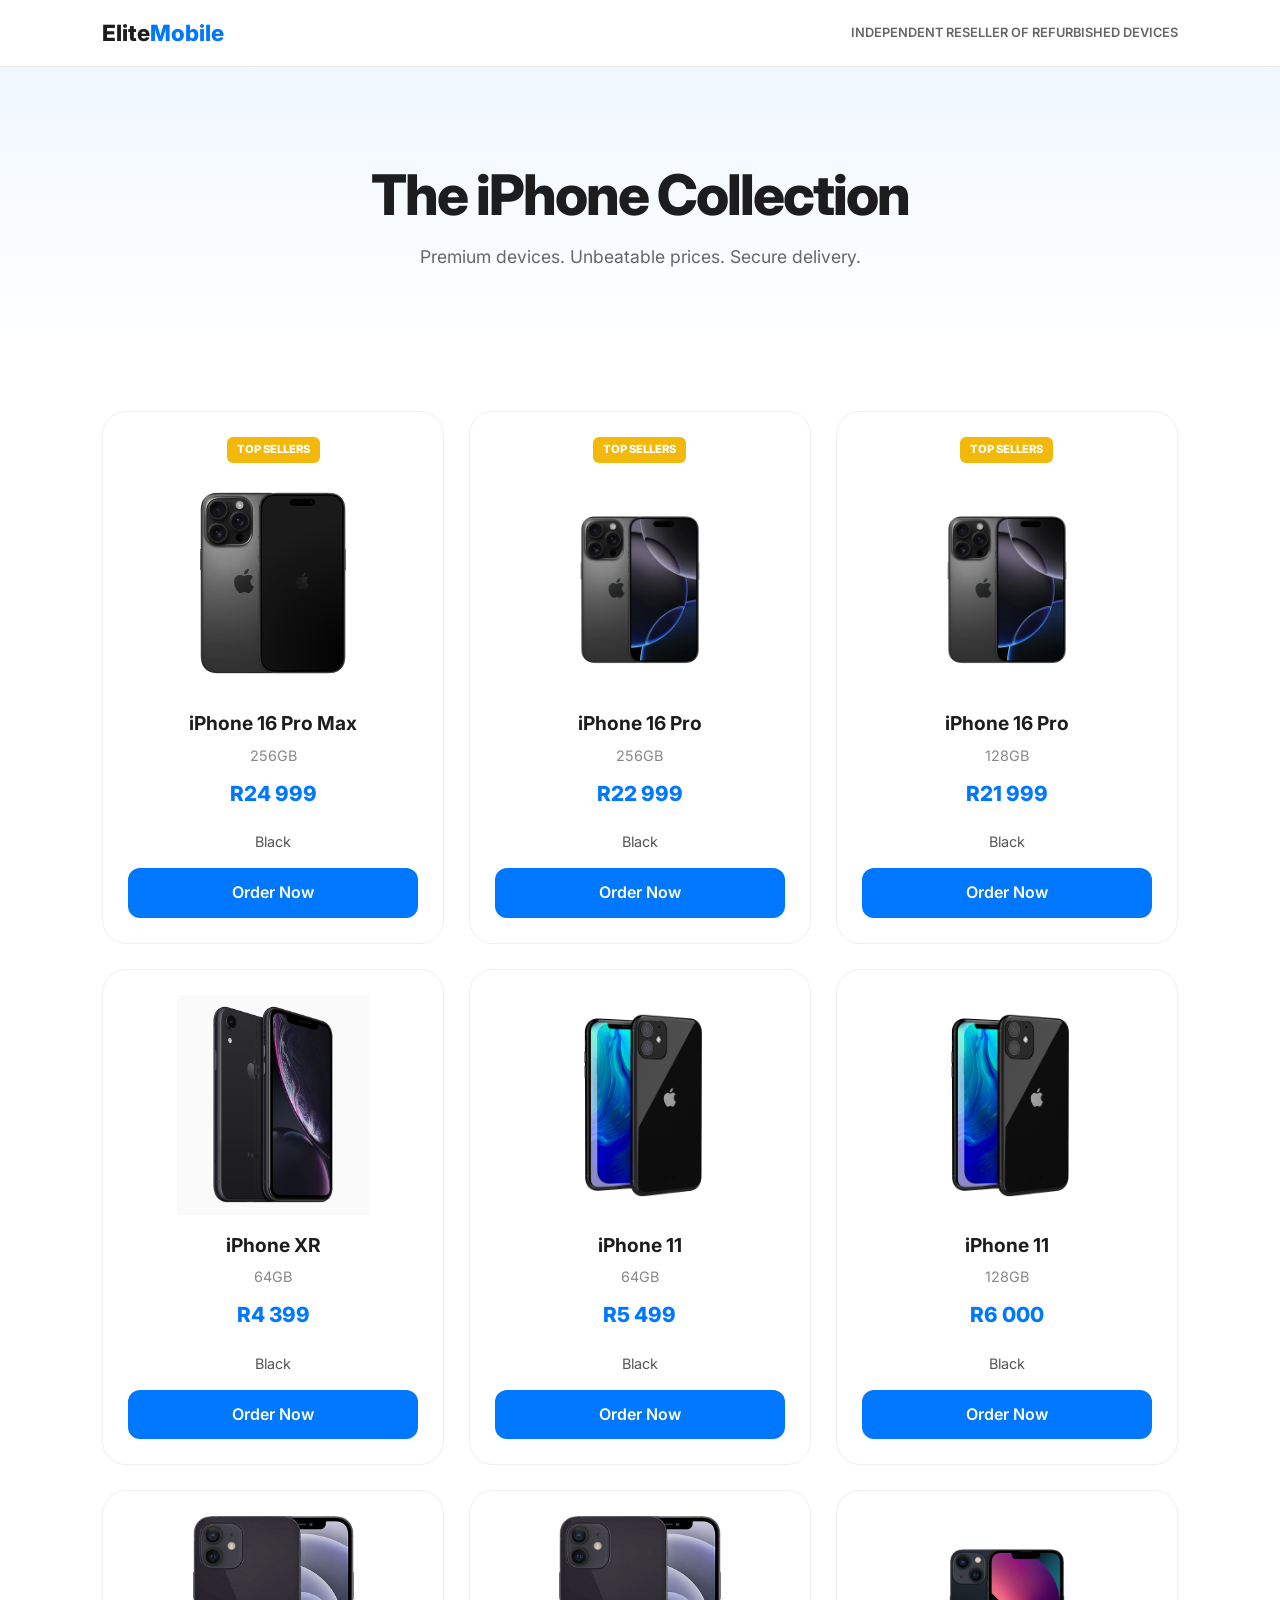
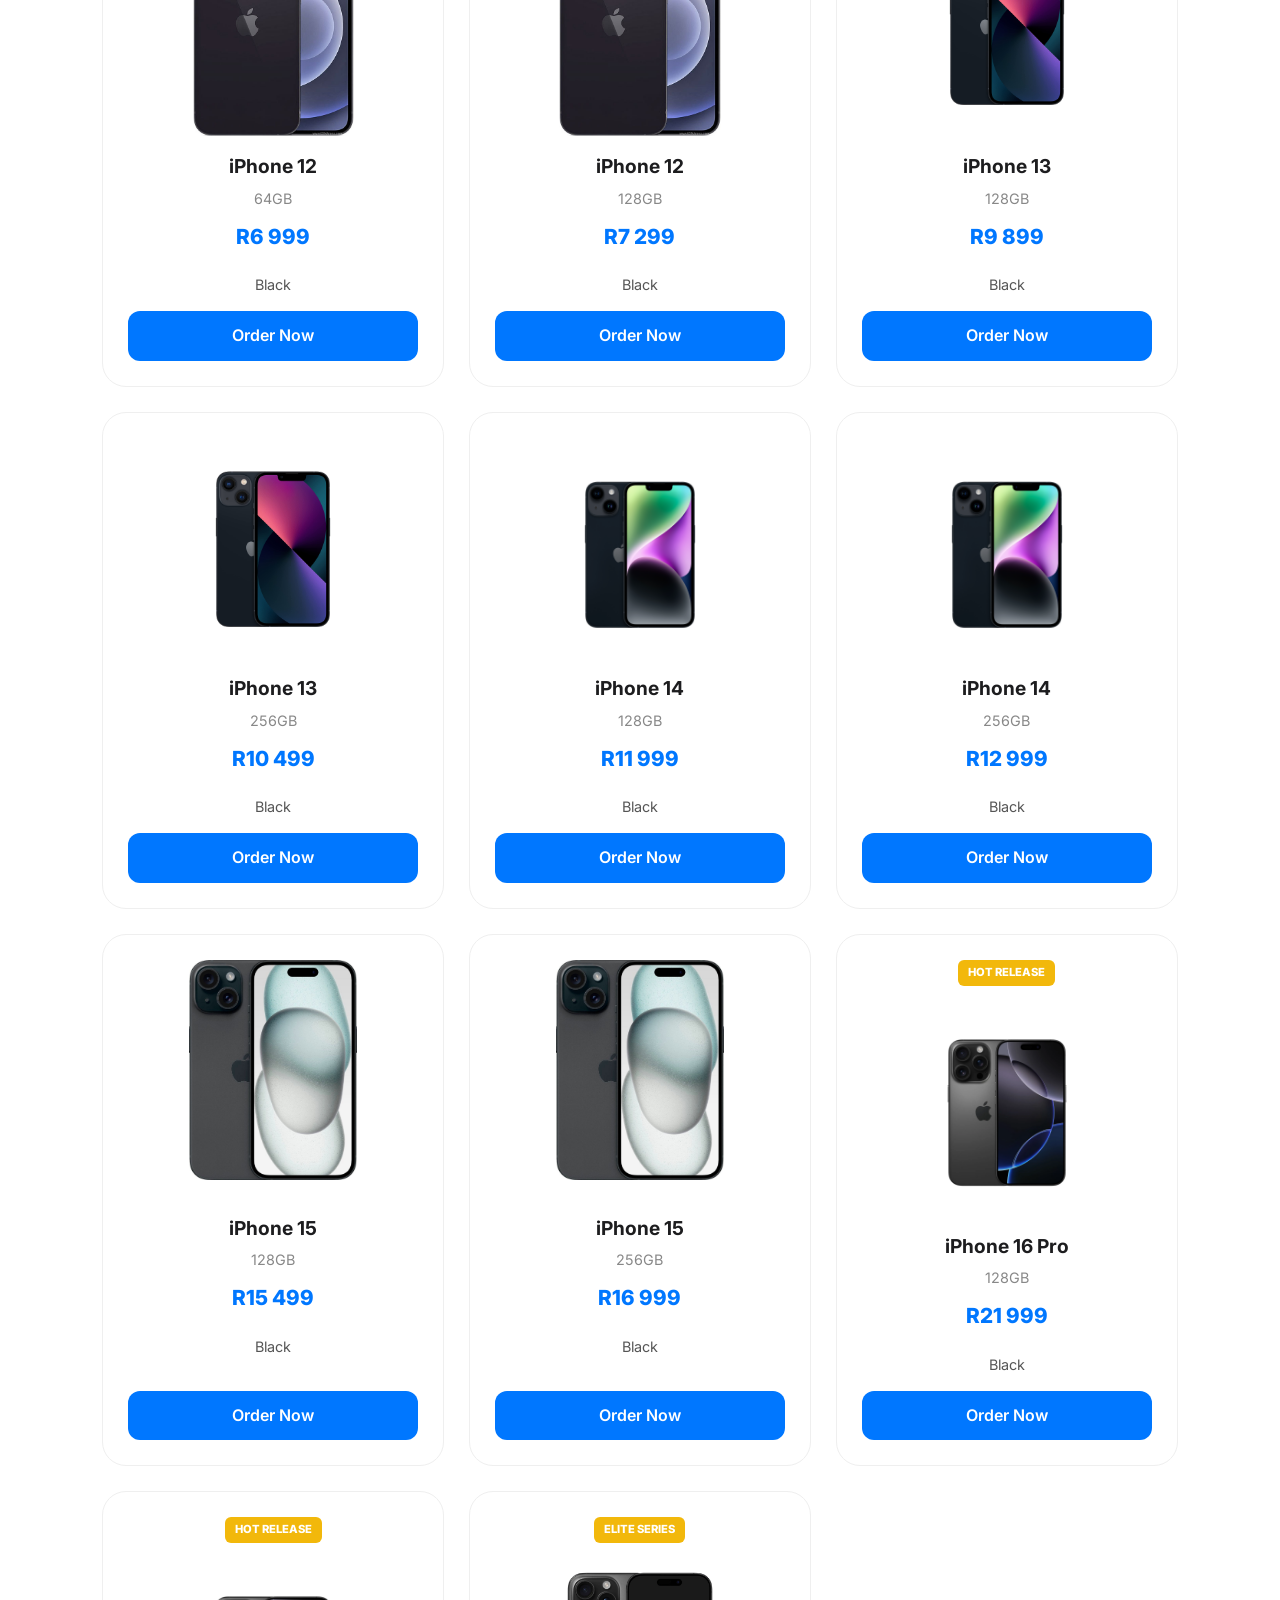
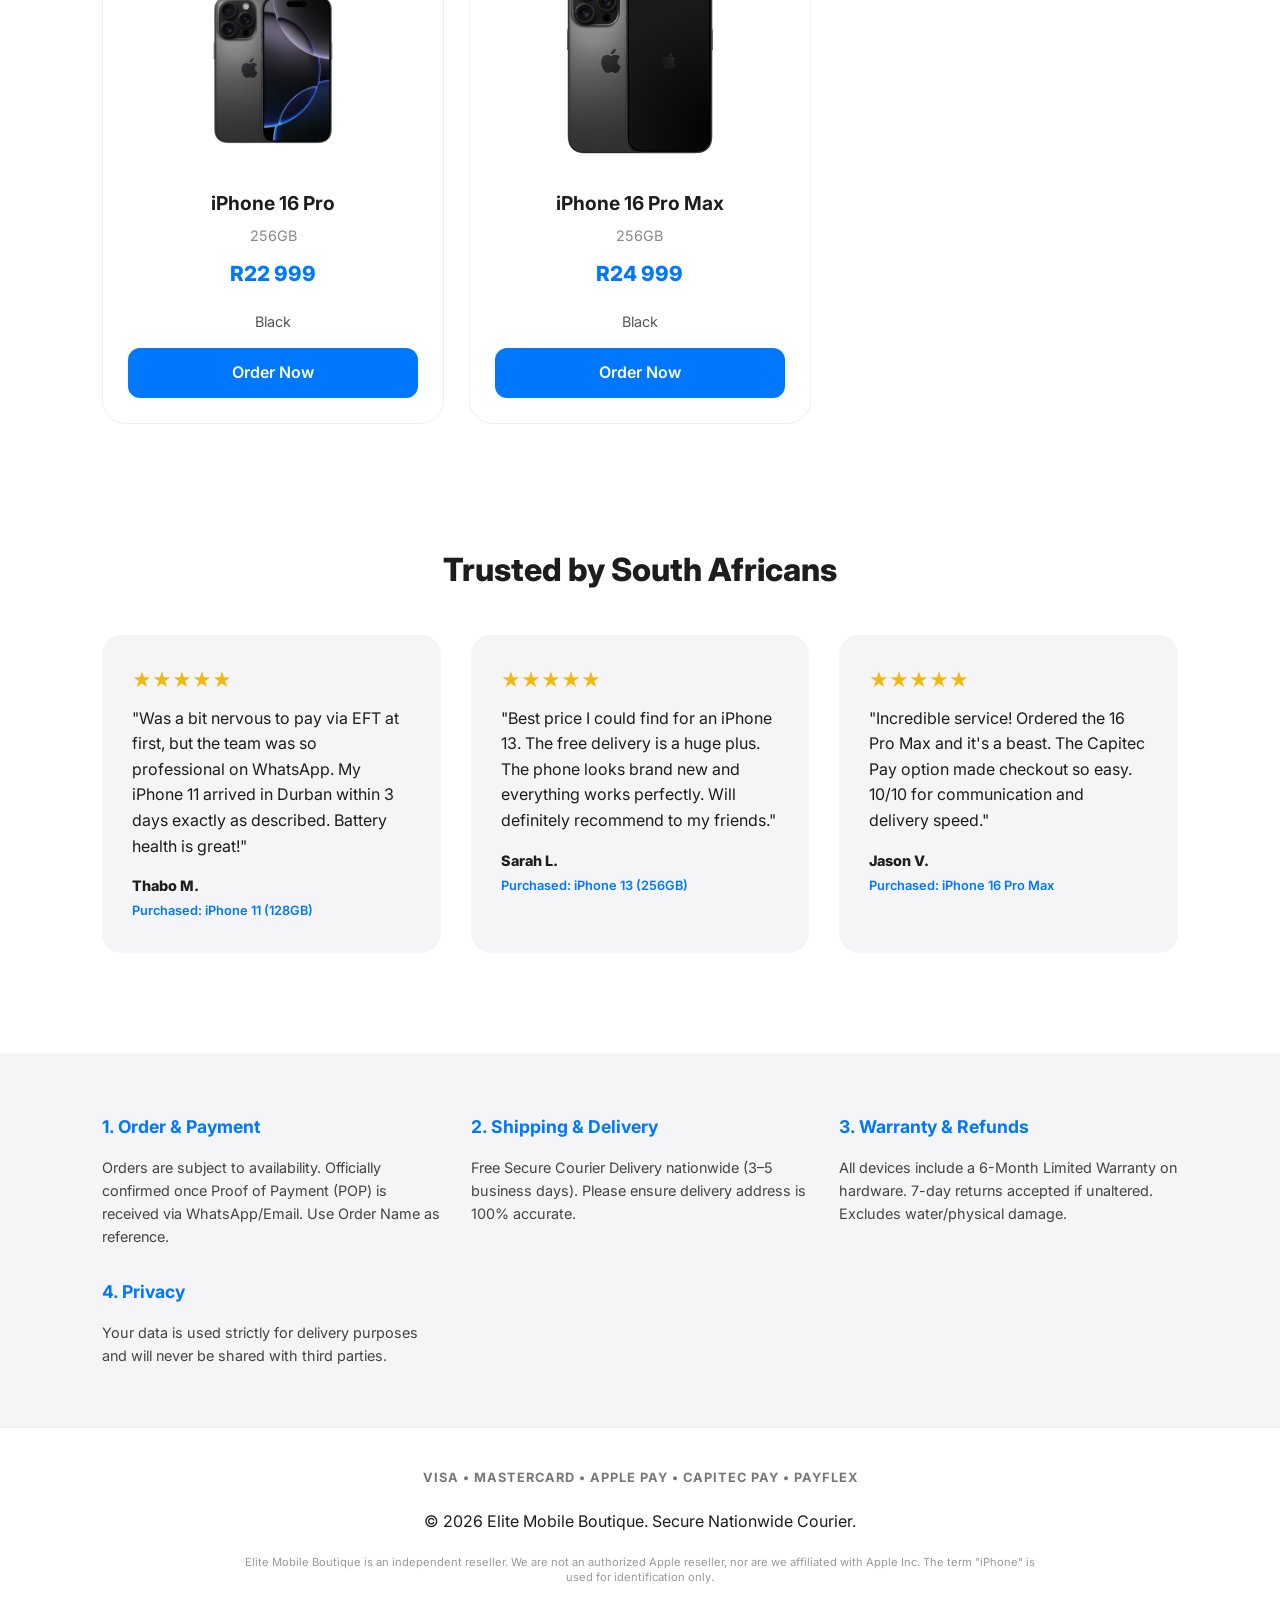
==== index.html @ 5b73245d "ADD HTML" ====
<!DOCTYPE html>
<html lang="en">

<head>
    <meta charset="UTF-8">
    <meta name="viewport" content="width=device-width, initial-scale=1.0">
    <title>Elite Mobile Boutique | Premium Selection</title>
    <link href="https://fonts.googleapis.com/css2?family=Inter:wght@300;400;600;800&display=swap" rel="stylesheet">
    <link rel="stylesheet" href="src/style.css">
    
</head>

<body>

    <nav>
        <div class="logo">Elite<span>Mobile</span></div>
        <div style="font-size: 0.8rem; font-weight: 600; color: #666;">INDEPENDENT RESELLER OF REFURBISHED DEVICES</div>
    </nav>

    <section class="hero">
        <h1>The iPhone Collection</h1>
        <p>Premium devices. Unbeatable prices. Secure delivery.</p>
    </section>

    <div class="container">
        <div class="grid">

            <div class="card">
                <div class="tag-pro">TOP SELLERS</div>
                <img src="images/iphone-16-pro-max-black-titanium-256-gb.jpg" alt="iPhone 16 Pro Max">
                <div>
                    <p class="model-name">iPhone 16 Pro Max</p>
                    <p class="storage">256GB</p>
                    <p class="price">R24 999</p>
                    <p class="color">Black</p>
                </div>
                <a href="YOUR_GOOGLE_FORM_LINK" class="buy-btn">Order Now</a>
            </div>

            <div class="card">
                <div class="tag-pro">TOP SELLERS</div>
                <img src="images/iphone_16_pro_black_titanium_pdp_image_position_1__gben_ecommerce_95ab.png" alt="iPhone 16 Pro">
                <div>
                    <p class="model-name">iPhone 16 Pro</p>
                    <p class="storage">256GB</p>
                    <p class="price">R22 999</p>
                    <p class="color">Black</p>
                </div>
                <a href="YOUR_GOOGLE_FORM_LINK" class="buy-btn">Order Now</a>
            </div>

            <div class="card">
                <div class="tag-pro">TOP SELLERS</div>
                <img src="images/iphone_16_pro_black_titanium_pdp_image_position_1__gben_ecommerce_95ab.png" alt="iPhone 16 Pro">
                <div>
                    <p class="model-name">iPhone 16 Pro</p>
                    <p class="storage">128GB</p>
                    <p class="price">R21 999</p>
                    <p class="color">Black</p>
                </div>
                <a href="YOUR_GOOGLE_FORM_LINK" class="buy-btn">Order Now</a>
            </div>

            

            <div class="card">
                <img src="images/iPhone_XR_black-back_09122018_carousel.jpg.large.jpg" alt="iPhone XR">
                <div>
                    <p class="model-name">iPhone XR</p>
                    <p class="storage">64GB</p>
                    <p class="price">R4 399</p>
                    <p class="color">Black</p>
                </div>
                <a href="YOUR_GOOGLE_FORM_LINK" class="buy-btn">Order Now</a>
            </div>

           

            <div class="card">
                <img src="images/iphone-11-by-apple-1024x1024.jpg" alt="iPhone 11">
                <div>
                    <p class="model-name">iPhone 11</p>
                    <p class="storage">64GB</p>
                    <p class="price">R5 499</p>
                    <p class="color">Black</p>
                </div>
                <a href="YOUR_GOOGLE_FORM_LINK" class="buy-btn">Order Now</a>
            </div>

            <div class="card">
                <img src="images/iphone-11-by-apple-1024x1024.jpg" alt="iPhone 11">
                <div>
                    <p class="model-name">iPhone 11</p>
                    <p class="storage">128GB</p>
                    <p class="price">R6 000</p>
                    <p class="color">Black</p>
                </div>
                <a href="YOUR_GOOGLE_FORM_LINK" class="buy-btn">Order Now</a>
            </div>

            <div class="card">
                <img src="images/apple-iphone-12-r1.jpg" alt="iPhone 12">
                <div>
                    <p class="model-name">iPhone 12</p>
                    <p class="storage">64GB</p>
                    <p class="price">R6 999</p>
                    <p class="color">Black</p>
                </div>
                <a href="YOUR_GOOGLE_FORM_LINK" class="buy-btn">Order Now</a>
            </div>

            <div class="card">
                <img src="images/apple-iphone-12-r1.jpg" alt="iPhone 12">
                <div>
                    <p class="model-name">iPhone 12</p>
                    <p class="storage">128GB</p>
                    <p class="price">R7 299</p>
                    <p class="color">Black</p>
                </div>
                <a href="YOUR_GOOGLE_FORM_LINK" class="buy-btn">Order Now</a>
            </div>

            <div class="card">
                <img src="images/iPhone 13.jpg" alt="iPhone 13">
                <div>
                    <p class="model-name">iPhone 13</p>
                    <p class="storage">128GB</p>
                    <p class="price">R9 899</p>
                    <p class="color">Black</p>
                </div>
                <a href="YOUR_GOOGLE_FORM_LINK" class="buy-btn">Order Now</a>
            </div>

            <div class="card">
                <img src="images/iPhone 13.jpg" alt="iPhone 13">
                <div>
                    <p class="model-name">iPhone 13</p>
                    <p class="storage">256GB</p>
                    <p class="price">R10 499</p>
                    <p class="color">Black</p>
                </div>
                <a href="YOUR_GOOGLE_FORM_LINK" class="buy-btn">Order Now</a>
            </div>

            <div class="card">
                <img src="images/iphone_14_midnight_pdp_image_position_1a__wwen_ecommerce_d5fb.webp" alt="iPhone 14">
                <div>
                    <p class="model-name">iPhone 14</p>
                    <p class="storage">128GB</p>
                    <p class="price">R11 999</p>
                    <p class="color">Black</p>
                </div>
                <a href="YOUR_GOOGLE_FORM_LINK" class="buy-btn">Order Now</a>
            </div>

            <div class="card">
                <img src="images/iphone_14_midnight_pdp_image_position_1a__wwen_ecommerce_d5fb.webp" alt="iPhone 14">
                <div>
                    <p class="model-name">iPhone 14</p>
                    <p class="storage">256GB</p>
                    <p class="price">R12 999</p>
                    <p class="color">Black</p>
                </div>
                <a href="YOUR_GOOGLE_FORM_LINK" class="buy-btn">Order Now</a>
            </div>

            <div class="card">
                <img src="images/iphone-15-black-0_1.jpg" alt="iPhone 15">
                <div>
                    <p class="model-name">iPhone 15</p>
                    <p class="storage">128GB</p>
                    <p class="price">R15 499</p>
                    <p class="color">Black</p>
                </div>
                <a href="YOUR_GOOGLE_FORM_LINK" class="buy-btn">Order Now</a>
            </div>

            <div class="card">
                <img src="images/iphone-15-black-0_1.jpg" alt="iPhone 15">
                <div>
                    <p class="model-name">iPhone 15</p>
                    <p class="storage">256GB</p>
                    <p class="price">R16 999</p>
                    <p class="color">Black</p>
                </div>
                <a href="YOUR_GOOGLE_FORM_LINK" class="buy-btn">Order Now</a>
            </div>

           

            <div class="card">
                <div class="tag-pro">HOT RELEASE</div>
                <img src="images/iphone_16_pro_black_titanium_pdp_image_position_1__gben_ecommerce_95ab.png"
                    alt="iPhone 16 Pro">
                <div>
                    <p class="model-name">iPhone 16 Pro</p>
                    <p class="storage">128GB</p>
                    <p class="price">R21 999</p>
                    <p class="color">Black</p>
                    </div>
                    <a href="YOUR_GOOGLE_FORM_LINK" class="buy-btn">Order Now</a>
                    </div>
                    
                    <div class="card">
                        <div class="tag-pro">HOT RELEASE</div>
                        <img src="images/iphone_16_pro_black_titanium_pdp_image_position_1__gben_ecommerce_95ab.png" alt="iPhone 16 Pro">
                        <div>
                            <p class="model-name">iPhone 16 Pro</p>
                            <p class="storage">256GB</p>
                            <p class="price">R22 999</p>
                            <p class="color">Black</p>
                        </div>
                        <a href="YOUR_GOOGLE_FORM_LINK" class="buy-btn">Order Now</a>
                    </div>

                    <div class="card">
                        <div class="tag-pro">ELITE SERIES</div>
                        <img src="images/iphone-16-pro-max-black-titanium-256-gb.jpg" alt="iPhone 16 Pro Max">
                        <div>
                            <p class="model-name">iPhone 16 Pro Max</p>
                            <p class="storage">256GB</p>
                            <p class="price">R24 999</p>
                            <p class="color">Black</p>
                        </div>
                        <a href="YOUR_GOOGLE_FORM_LINK" class="buy-btn">Order Now</a>
                    </div>
                    
                    </div>
                    </div>

                    <section class="reviews-section">
                        <h2 style="font-size: 2rem; font-weight: 800;">Trusted by South Africans</h2>
                        <div class="reviews-grid">
                            <div class="review-card">
                                <div class="stars">★★★★★</div>
                                <p>"Was a bit nervous to pay via EFT at first, but the team was so professional on WhatsApp. My iPhone
                                    11 arrived in Durban within 3 days exactly as described. Battery health is great!"</p>
                                <span class="reviewer-name">Thabo M.</span>
                                <span class="reviewed-model">Purchased: iPhone 11 (128GB)</span>
                            </div>
                    
                            <div class="review-card">
                                <div class="stars">★★★★★</div>
                                <p>"Best price I could find for an iPhone 13. The free delivery is a huge plus. The phone looks brand
                                    new and everything works perfectly. Will definitely recommend to my friends."</p>
                                <span class="reviewer-name">Sarah L.</span>
                                <span class="reviewed-model">Purchased: iPhone 13 (256GB)</span>
                            </div>
                    
                            <div class="review-card">
                                <div class="stars">★★★★★</div>
                                <p>"Incredible service! Ordered the 16 Pro Max and it's a beast. The Capitec Pay option made checkout so
                                    easy. 10/10 for communication and delivery speed."</p>
                                <span class="reviewer-name">Jason V.</span>
                                <span class="reviewed-model">Purchased: iPhone 16 Pro Max</span>
                            </div>
                        </div>
                    </section>
                    
                    <section class="policy-section">
                        <div class="policy-grid">
                            <div class="policy-item">
                                <h3>1. Order & Payment</h3>
                                <p>Orders are subject to availability. Officially confirmed once Proof of Payment (POP) is received via
                                    WhatsApp/Email. Use Order Name as reference.</p>
                            </div>
                            <div class="policy-item">
                                <h3>2. Shipping & Delivery</h3>
                                <p>Free Secure Courier Delivery nationwide (3–5 business days). Please ensure delivery address is 100%
                                    accurate.</p>
                            </div>
                            <div class="policy-item">
                                <h3>3. Warranty & Refunds</h3>
                                <p>All devices include a 6-Month Limited Warranty on hardware. 7-day returns accepted if unaltered. Excludes
                                    water/physical damage.</p>
                            </div>
                            <div class="policy-item">
                                <h3>4. Privacy</h3>
                                <p>Your data is used strictly for delivery purposes and will never be shared with third parties.</p>
                            </div>
                        </div>
                    </section>
                    
                    <footer>
                        <div class="payment-methods">VISA • MASTERCARD • APPLE PAY • CAPITEC PAY • PAYFLEX</div>
                        <p>&copy; 2026 Elite Mobile Boutique. Secure Nationwide Courier.</p>
                        <div class="disclaimer">
                            Elite Mobile Boutique is an independent reseller. We are not an authorized Apple reseller, nor are we affiliated
                            with Apple Inc. The term "iPhone" is used for identification only.
                        </div>
                    </footer>
                    
                    </body>
                    
                    </html>
---- src/style.css ----
:root {
     --white: #FFFFFF;
     --blue: #0077FF;
     --gold: #F2B80B;
     --light-grey: #F5F5F7;
     --text-dark: #1D1D1F;
 }

 * {
     margin: 0;
     padding: 0;
     box-sizing: border-box;
     font-family: 'Inter', sans-serif;
 }

 body {
     background-color: var(--white);
     color: var(--text-dark);
     overflow-x: hidden;
     line-height: 1.6;
 }

 /* Navigation */
 nav {
     display: flex;
     justify-content: space-between;
     align-items: center;
     padding: 15px 8%;
     background: rgba(255, 255, 255, 0.9);
     backdrop-filter: blur(15px);
     position: sticky;
     top: 0;
     z-index: 1000;
     border-bottom: 1px solid #eaeaea;
 }

 .logo {
     font-weight: 800;
     font-size: 1.4rem;
 }

 .logo span {
     color: var(--blue);
 }

 /* Hero */
 .hero {
     padding: 100px 8% 60px;
     text-align: center;
     background: linear-gradient(180deg, #f0f7ff 0%, #ffffff 100%);
 }

 .hero h1 {
     font-size: 3.5rem;
     font-weight: 800;
     letter-spacing: -2px;
     line-height: 1;
 }

 .hero p {
     color: #666;
     margin: 20px 0;
     font-size: 1.1rem;
 }

 /* Product Grid */
 .container {
     padding: 60px 8%;
 }

 .grid {
     display: grid;
     grid-template-columns: repeat(auto-fill, minmax(260px, 1fr));
     gap: 25px;
 }

 .card {
     background: var(--white);
     border-radius: 24px;
     padding: 25px;
     text-align: center;
     border: 1px solid #efefef;
     transition: 0.3s;
     display: flex;
     flex-direction: column;
     justify-content: space-between;
 }

 .card:hover {
     transform: translateY(-8px);
     border-color: var(--blue);
     box-shadow: 0 20px 40px rgba(0, 0, 0, 0.05);
 }

 .card img {
     width: 100%;
     height: 220px;
     object-fit: contain;
     margin-bottom: 15px;
 }

 .model-name {
     font-size: 1.2rem;
     font-weight: 700;
     margin-bottom: 5px;
 }

 .storage {
     color: #888;
     font-size: 0.9rem;
     margin-bottom: 10px;
 }

 .price {
     color: var(--blue);
     font-weight: 800;
     font-size: 1.3rem;
     margin-bottom: 20px;
 }

 .color {
     color: #555;
     font-size: 0.9rem;
     margin-bottom: 15px;
 }

 .tag-pro {
     background: var(--gold);
     color: white;
     padding: 4px 10px;
     border-radius: 6px;
     font-size: 0.7rem;
     font-weight: 800;
     display: inline-block;
     margin-bottom: 10px;
     align-self: center;
 }

 .buy-btn {
     background: var(--blue);
     color: white;
     text-decoration: none;
     padding: 12px;
     border-radius: 12px;
     font-weight: 600;
     transition: 0.2s;
 }

 .buy-btn:hover {
     background: #0056b3;
 }

  .reviews-section {
      padding: 60px 8%;
      background: #fff;
      text-align: center;
  }

  .reviews-grid {
      display: grid;
      grid-template-columns: repeat(auto-fit, minmax(300px, 1fr));
      gap: 30px;
      margin-top: 40px;
  }

  .review-card {
      padding: 30px;
      border-radius: 20px;
      background: var(--light-grey);
      text-align: left;
  }

  .stars {
      color: var(--gold);
      margin-bottom: 10px;
      font-size: 1.2rem;
  }

  .reviewer-name {
      font-weight: 800;
      font-size: 0.9rem;
      margin-top: 15px;
      display: block;
  }

  .reviewed-model {
      font-size: 0.8rem;
      color: var(--blue);
      font-weight: 600;
  }

 /* Policies Section */
 .policy-section {
     background: var(--light-grey);
     padding: 60px 8%;
     margin-top: 40px;
 }

 .policy-grid {
     display: grid;
     grid-template-columns: repeat(auto-fit, minmax(250px, 1fr));
     gap: 30px;
 }

 .policy-item h3 {
     margin-bottom: 15px;
     font-size: 1.1rem;
     color: var(--blue);
 }

 .policy-item p {
     font-size: 0.9rem;
     color: #444;
 }

 /* Footer */
 footer {
     background: #fff;
     padding: 40px 8%;
     text-align: center;
     border-top: 1px solid #eee;
 }

 .payment-methods {
     margin-bottom: 20px;
     opacity: 0.6;
     font-size: 0.8rem;
     font-weight: bold;
     letter-spacing: 1px;
 }

 .disclaimer {
     font-size: 0.7rem;
     color: #999;
     margin-top: 20px;
     max-width: 800px;
     margin-left: auto;
     margin-right: auto;
     line-height: 1.4;
 }
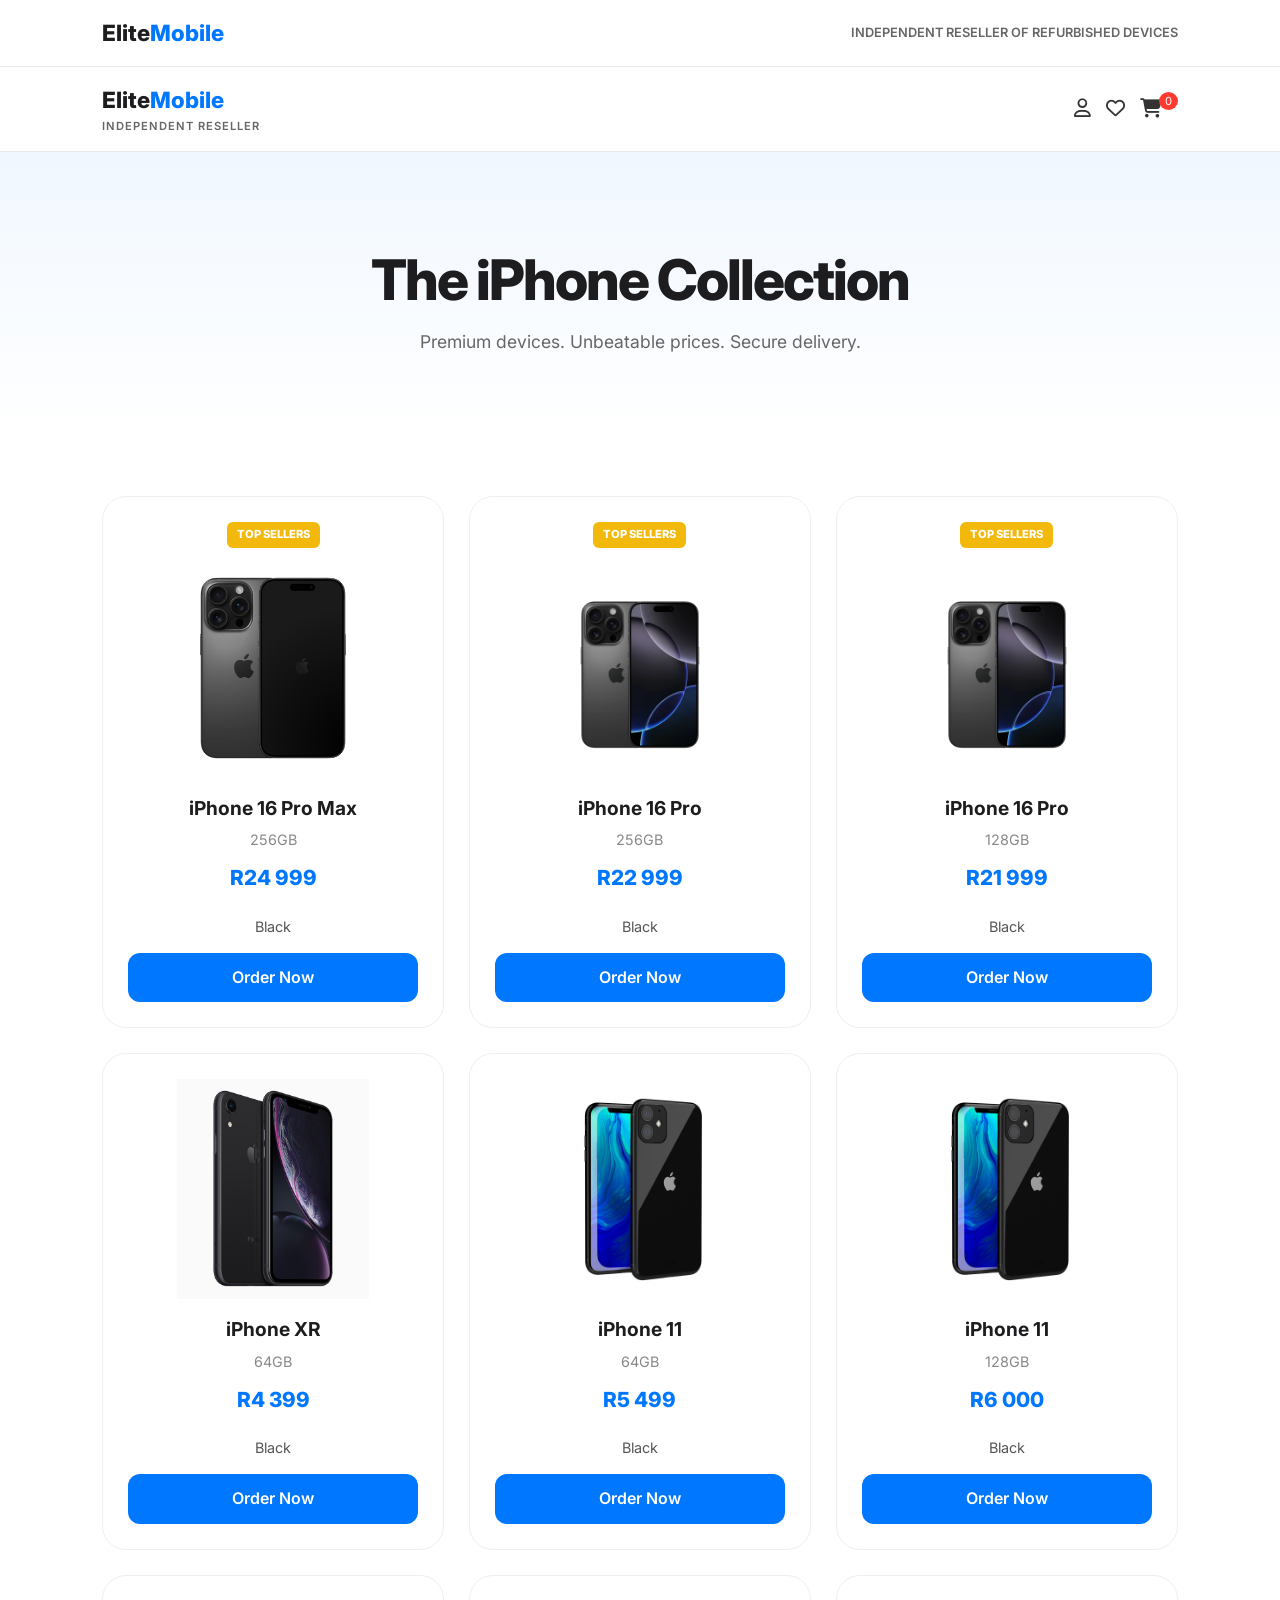
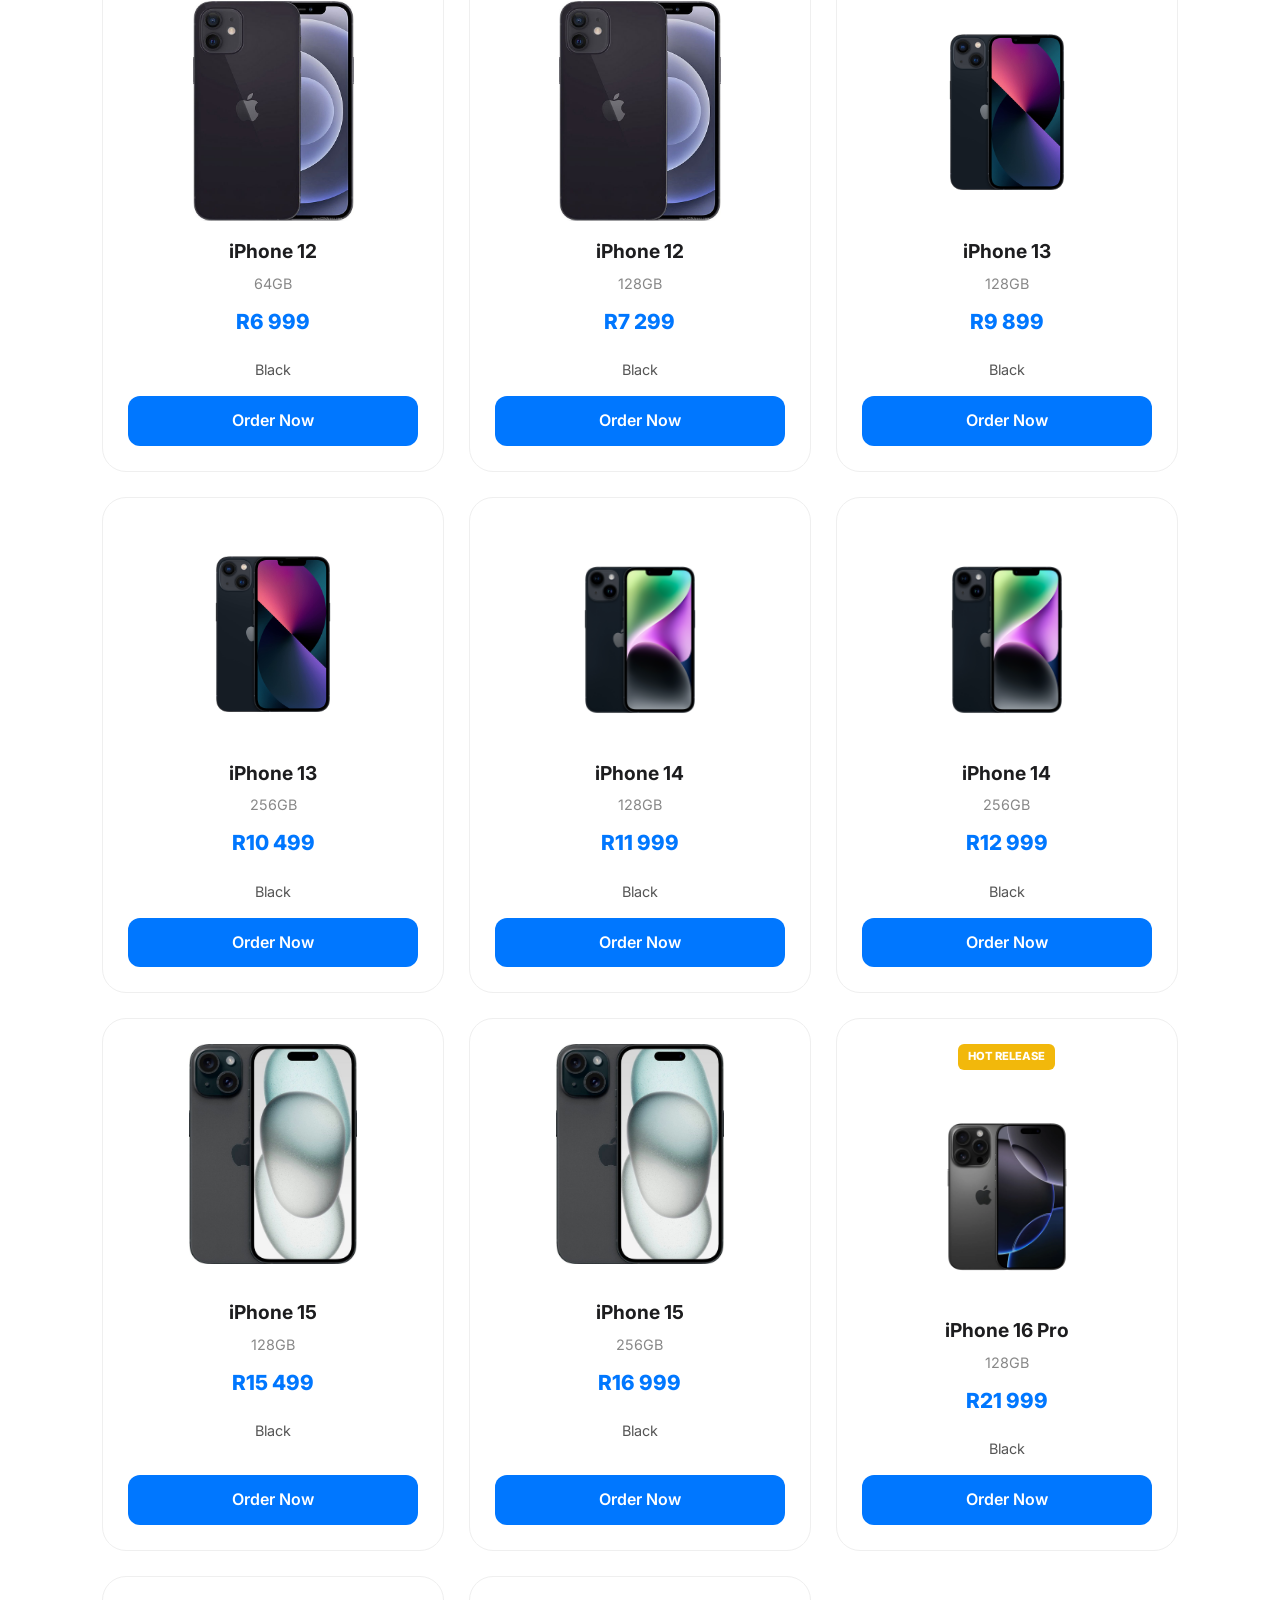
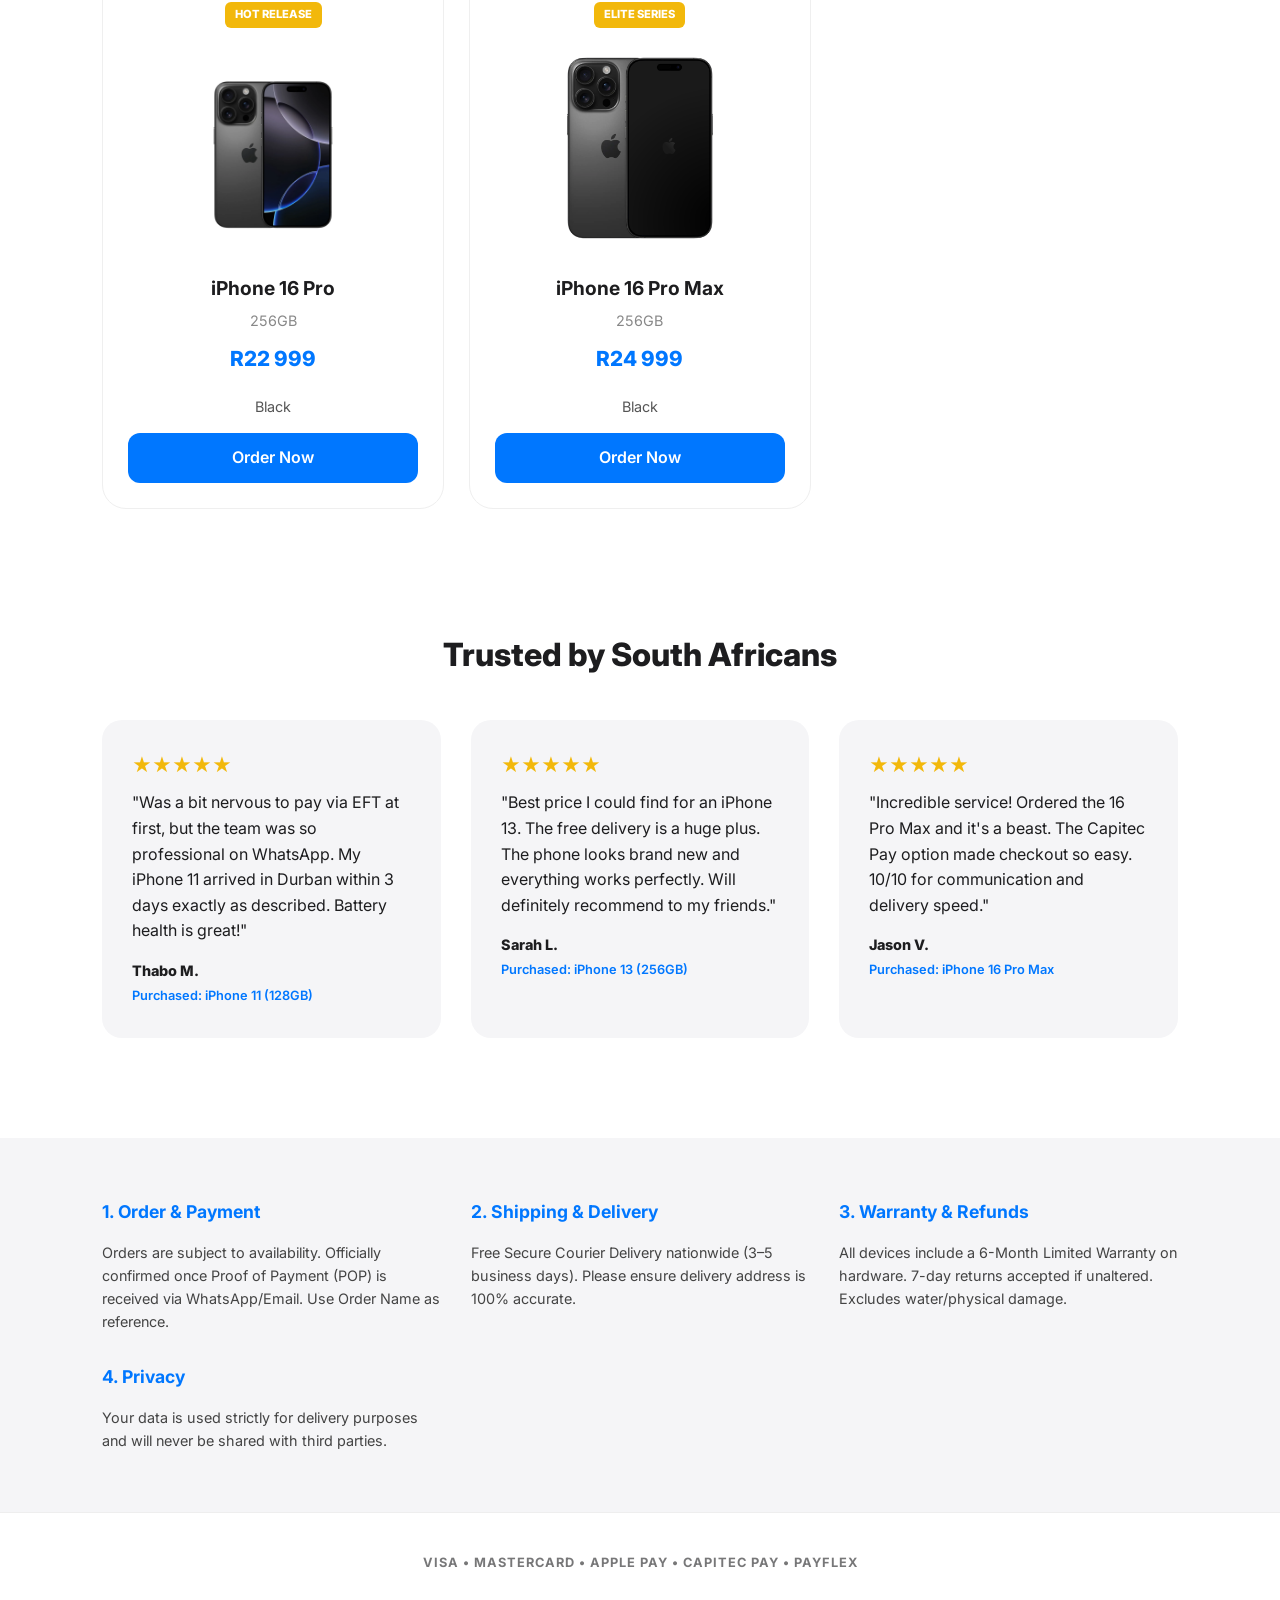
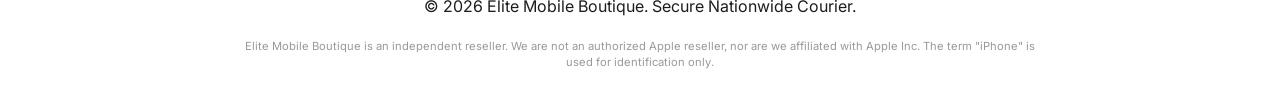
==== commit 76bcaa8e: "added icons" ====
--- a/index.html
+++ b/index.html
@@ -6,6 +6,7 @@
     <meta name="viewport" content="width=device-width, initial-scale=1.0">
     <title>Elite Mobile Boutique | Premium Selection</title>
     <link href="https://fonts.googleapis.com/css2?family=Inter:wght@300;400;600;800&display=swap" rel="stylesheet">
+    <link rel="stylesheet" href="https://cdnjs.cloudflare.com/ajax/libs/font-awesome/6.5.1/css/all.min.css">
     <link rel="stylesheet" href="src/style.css">
     
 </head>
@@ -15,6 +16,25 @@
     <nav>
         <div class="logo">Elite<span>Mobile</span></div>
         <div style="font-size: 0.8rem; font-weight: 600; color: #666;">INDEPENDENT RESELLER OF REFURBISHED DEVICES</div>
+    </nav>
+    <nav>
+        <div class="logo-group">
+            <div class="logo">Elite<span>Mobile</span></div>
+            <div style="font-size: 0.7rem; font-weight: 600; color: #666; letter-spacing: 1px;">INDEPENDENT RESELLER</div>
+        </div>
+    
+        <div class="nav-right">
+            <div class="nav-icons">
+                <a href="#" title="Profile"><i class="fa-regular fa-user"></i></a>
+    
+                <a href="#" title="Wishlist"><i class="fa-regular fa-heart"></i></a>
+    
+                <a href="#" title="Shopping Cart">
+                    <i class="fa-solid fa-cart-shopping"></i>
+                    <span class="cart-count">0</span>
+                </a>
+            </div>
+        </div>
     </nav>
 
     <section class="hero">
--- a/src/style.css
+++ b/src/style.css
@@ -18,6 +18,46 @@
      color: var(--text-dark);
      overflow-x: hidden;
      line-height: 1.6;
+ }
+
+ nav {
+     display: flex;
+     justify-content: space-between;
+     align-items: center;
+     padding: 1rem 5%;
+ }
+
+ .nav-right {
+     display: flex;
+     align-items: center;
+     gap: 20px;
+ }
+
+ .nav-icons {
+     display: flex;
+     gap: 15px;
+     font-size: 1.2rem;
+ }
+
+ .nav-icons a {
+     color: #333;
+     text-decoration: none;
+     transition: color 0.3s ease;
+ }
+
+ .nav-icons a:hover {
+     color: #007AFF;
+     /* Apple Blue style */
+ }
+
+ .cart-count {
+     font-size: 0.7rem;
+     vertical-align: top;
+     background: #ff3b30;
+     color: white;
+     border-radius: 50%;
+     padding: 2px 6px;
+     margin-left: -8px;
  }
 
  /* Navigation */
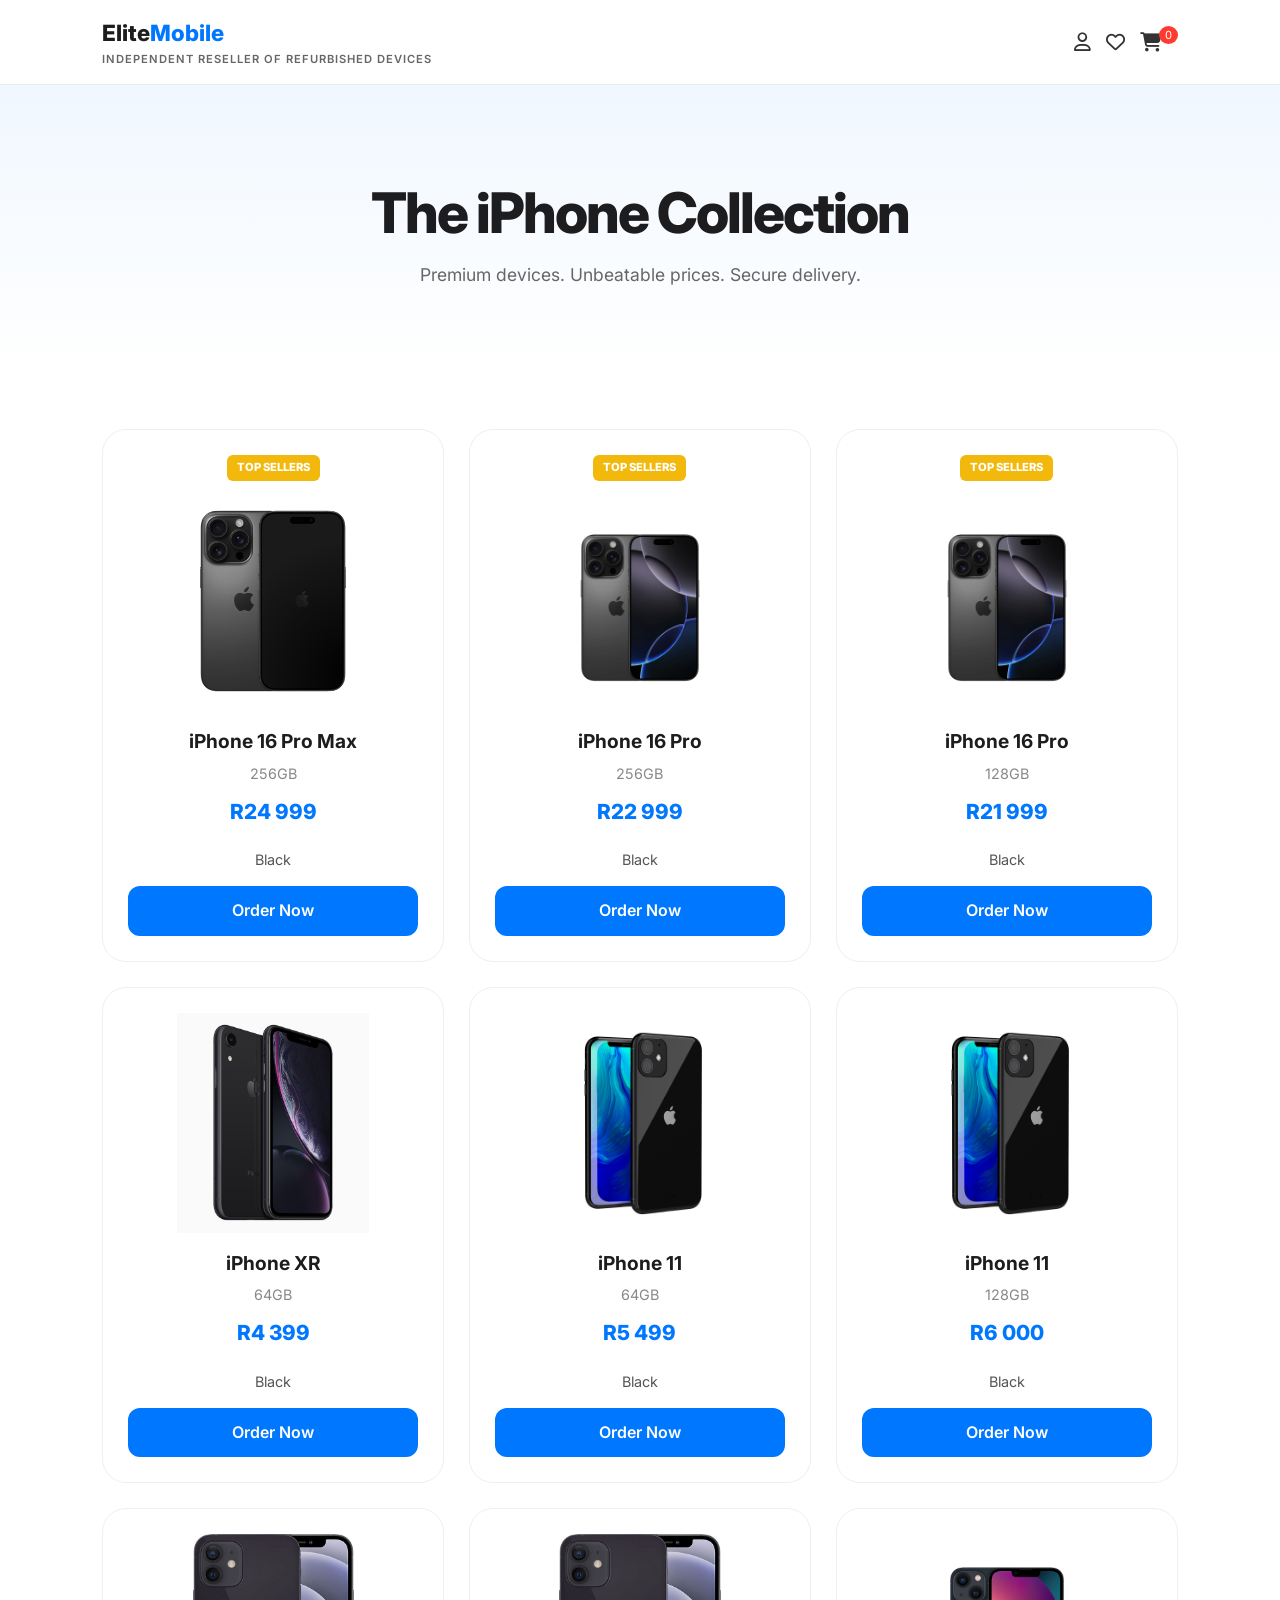
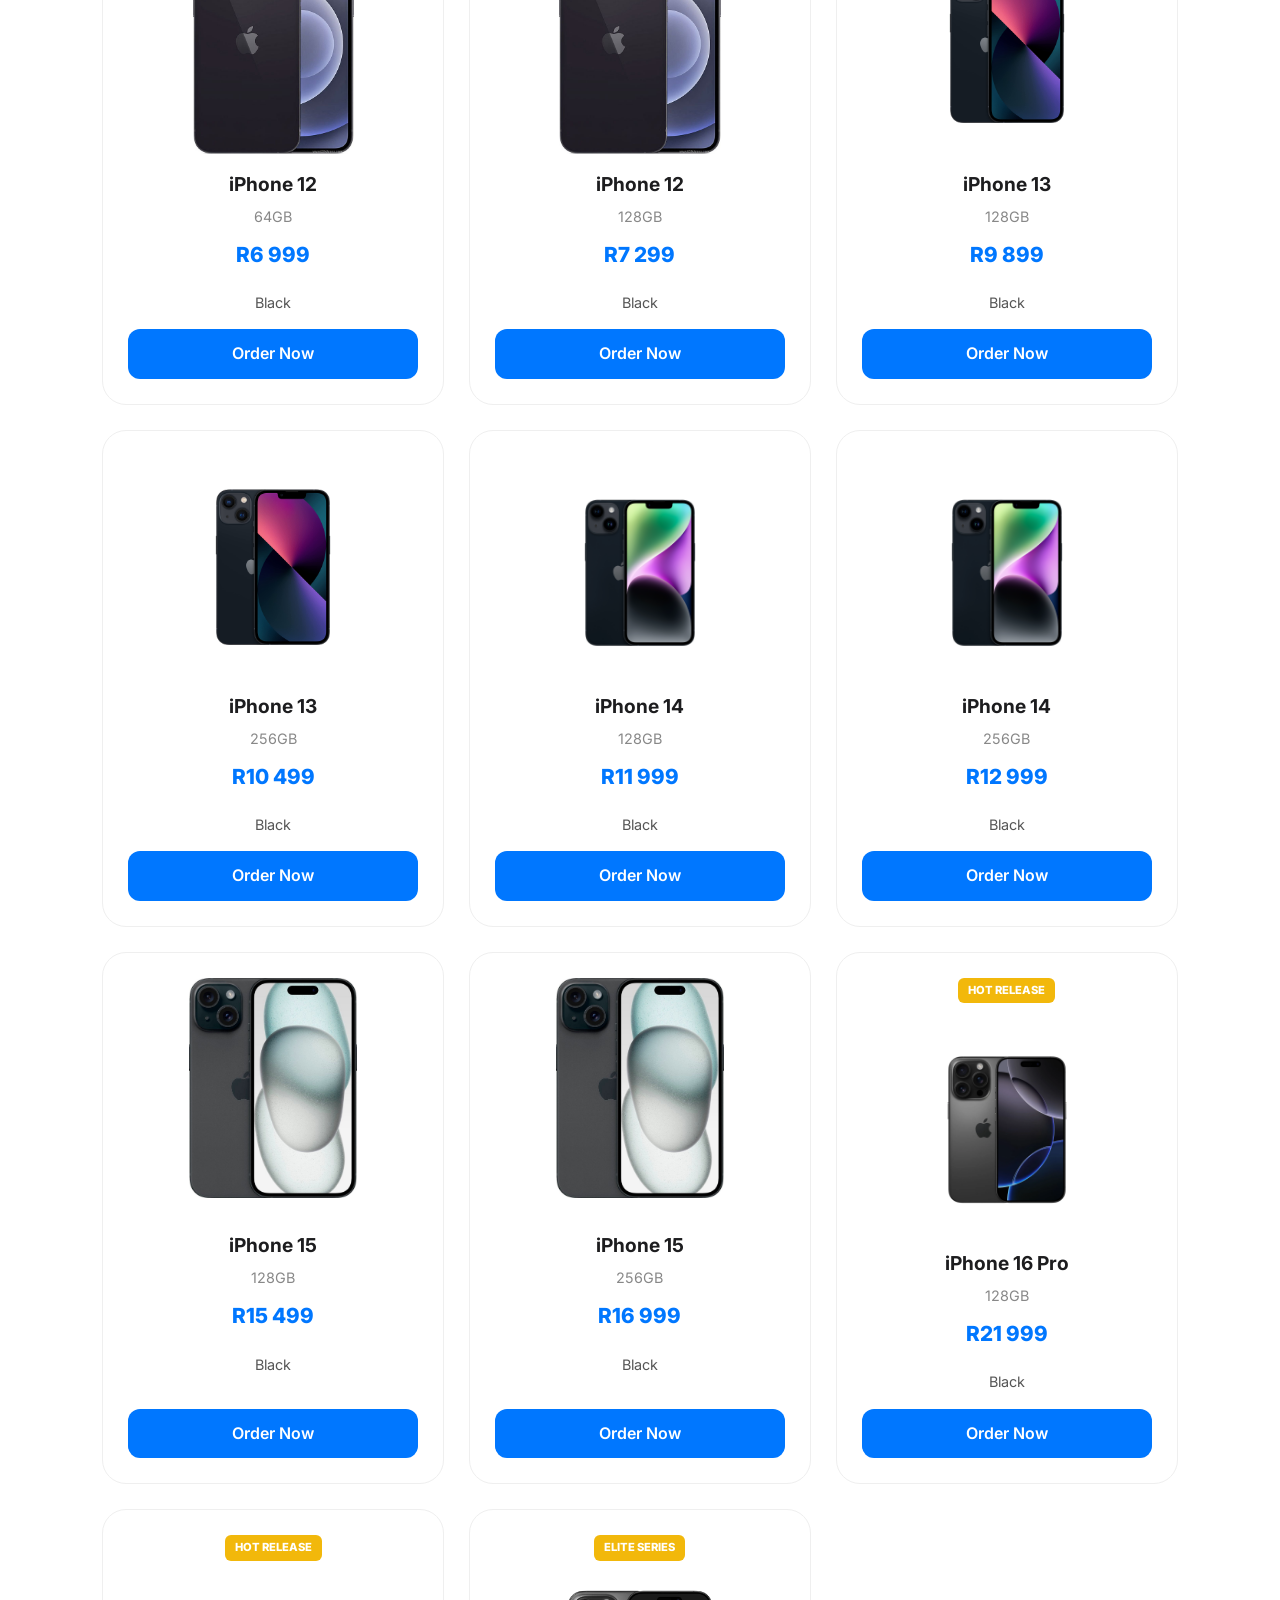
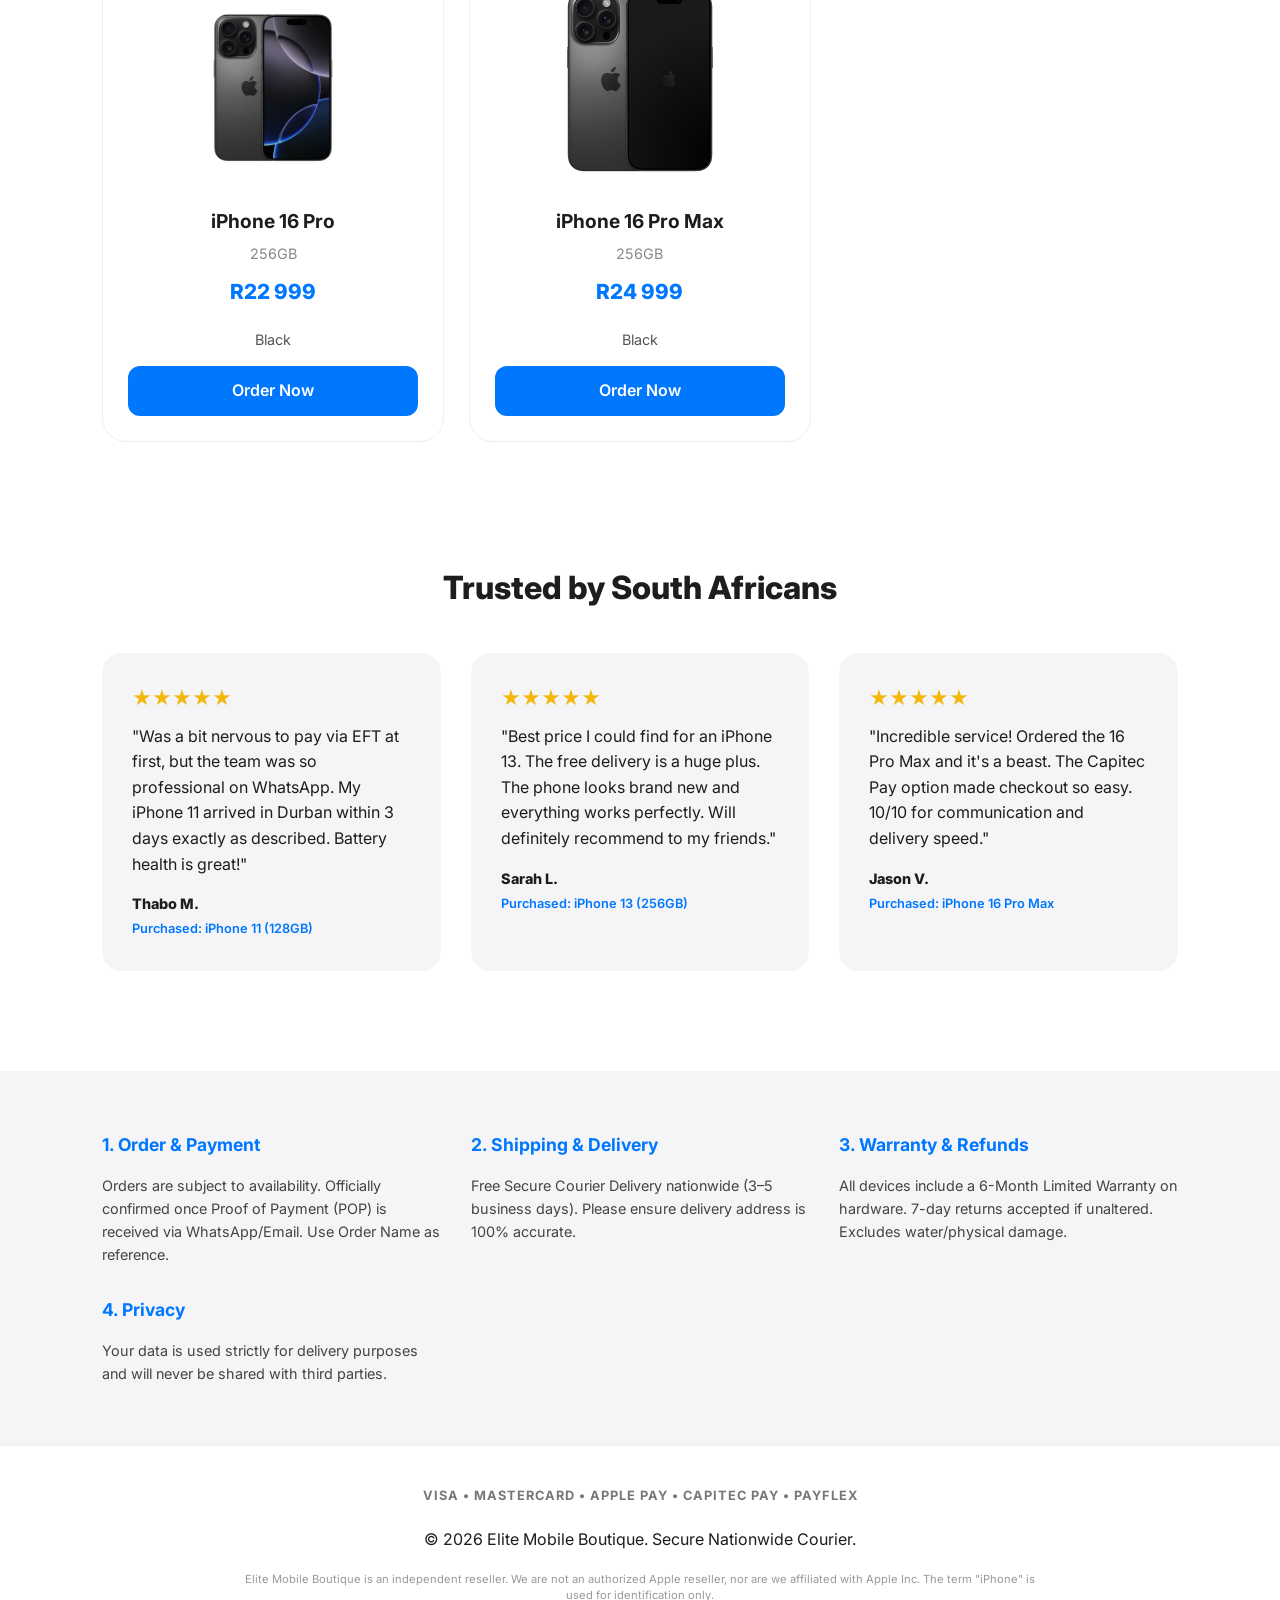
==== commit 699af7d4: "UPDATED html" ====
--- a/index.html
+++ b/index.html
@@ -14,13 +14,9 @@
 <body>
 
     <nav>
-        <div class="logo">Elite<span>Mobile</span></div>
-        <div style="font-size: 0.8rem; font-weight: 600; color: #666;">INDEPENDENT RESELLER OF REFURBISHED DEVICES</div>
-    </nav>
-    <nav>
         <div class="logo-group">
             <div class="logo">Elite<span>Mobile</span></div>
-            <div style="font-size: 0.7rem; font-weight: 600; color: #666; letter-spacing: 1px;">INDEPENDENT RESELLER</div>
+            <div style="font-size: 0.7rem; font-weight: 600; color: #666; letter-spacing: 1px;">INDEPENDENT RESELLER OF REFURBISHED DEVICES</div>
         </div>
     
         <div class="nav-right">
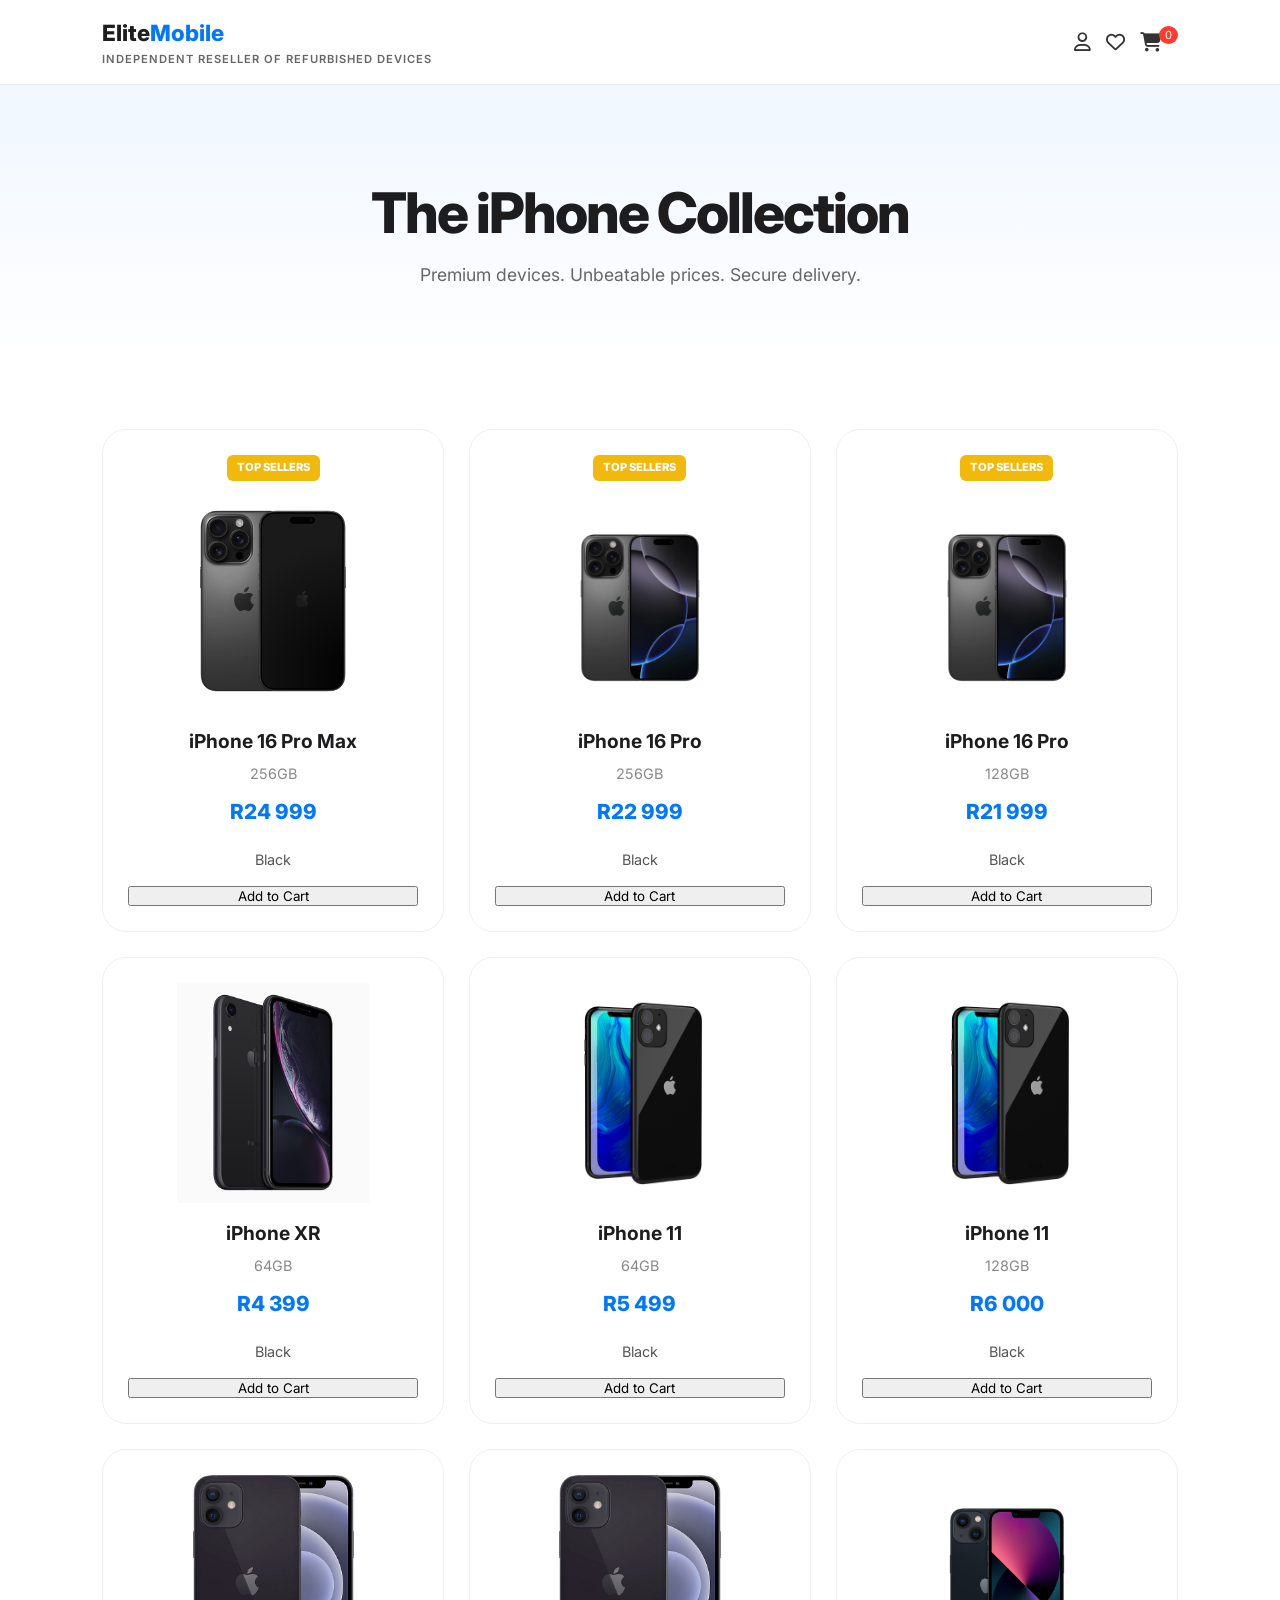
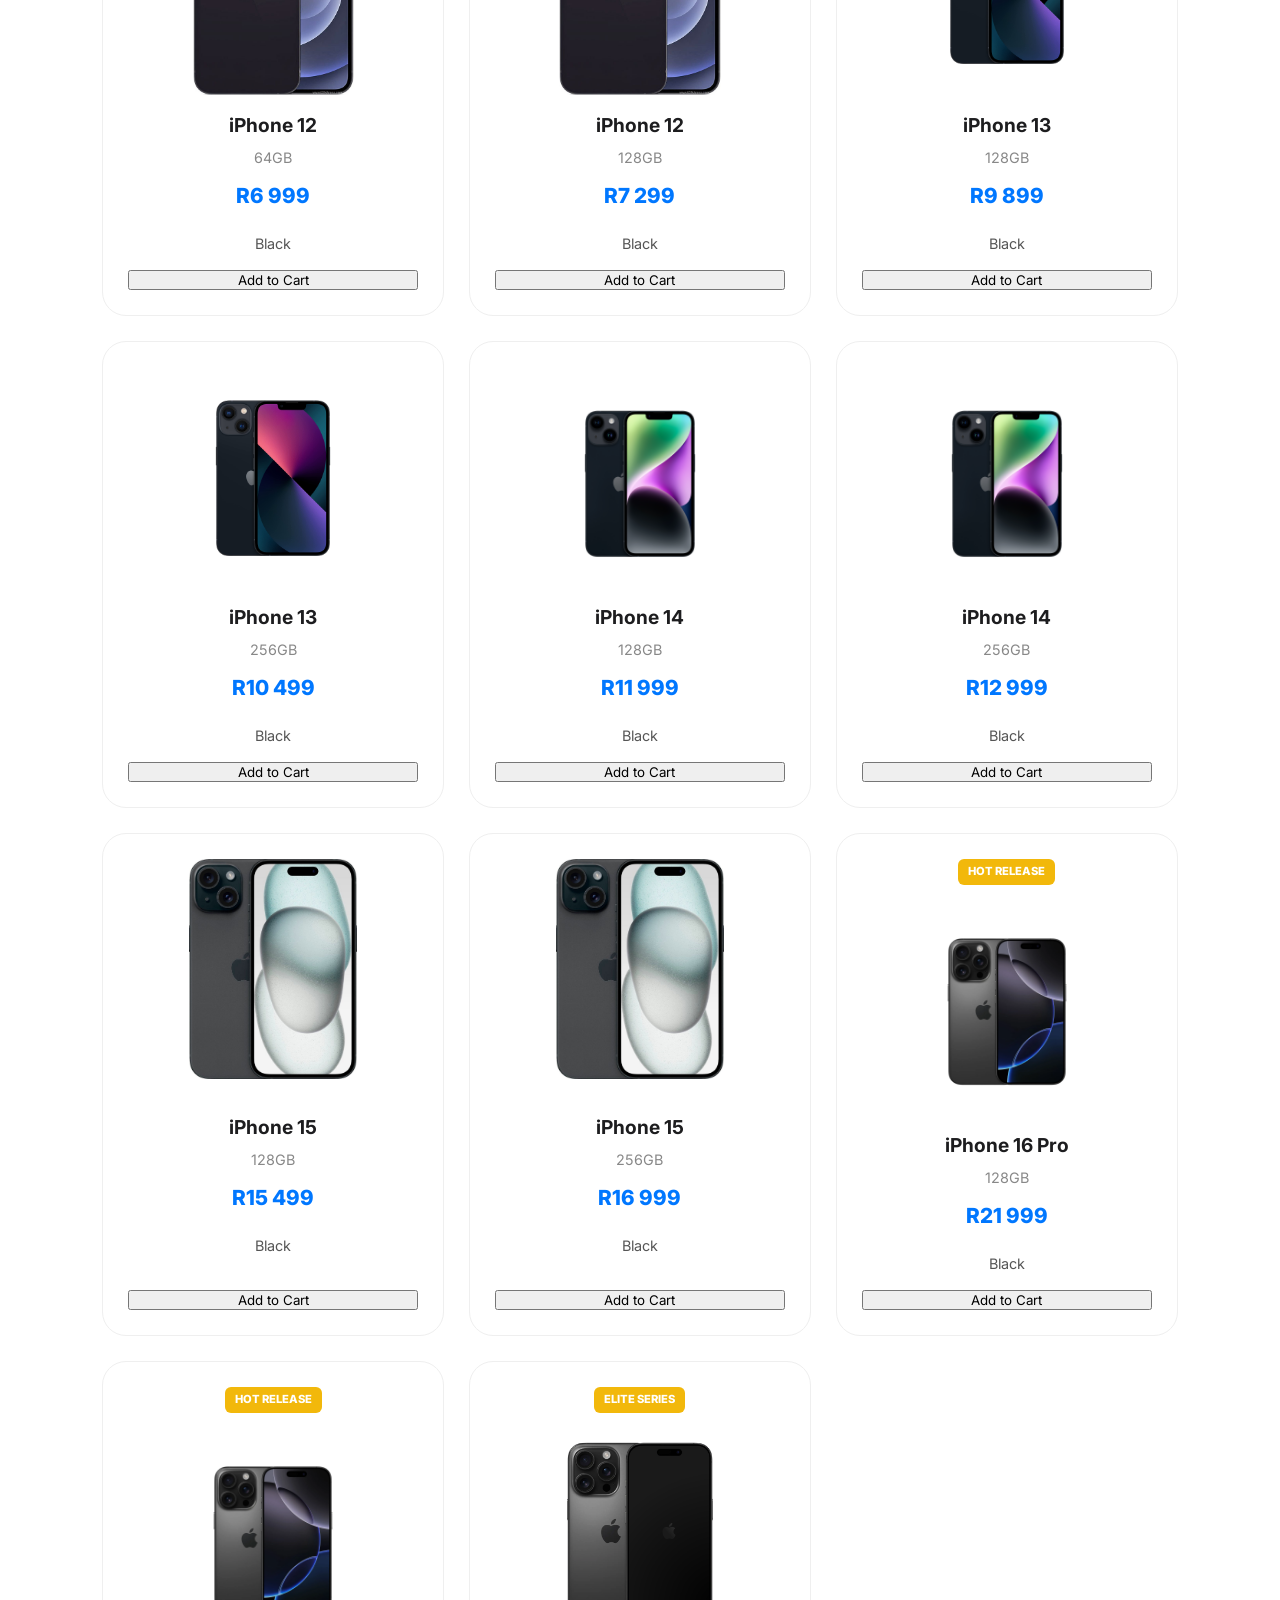
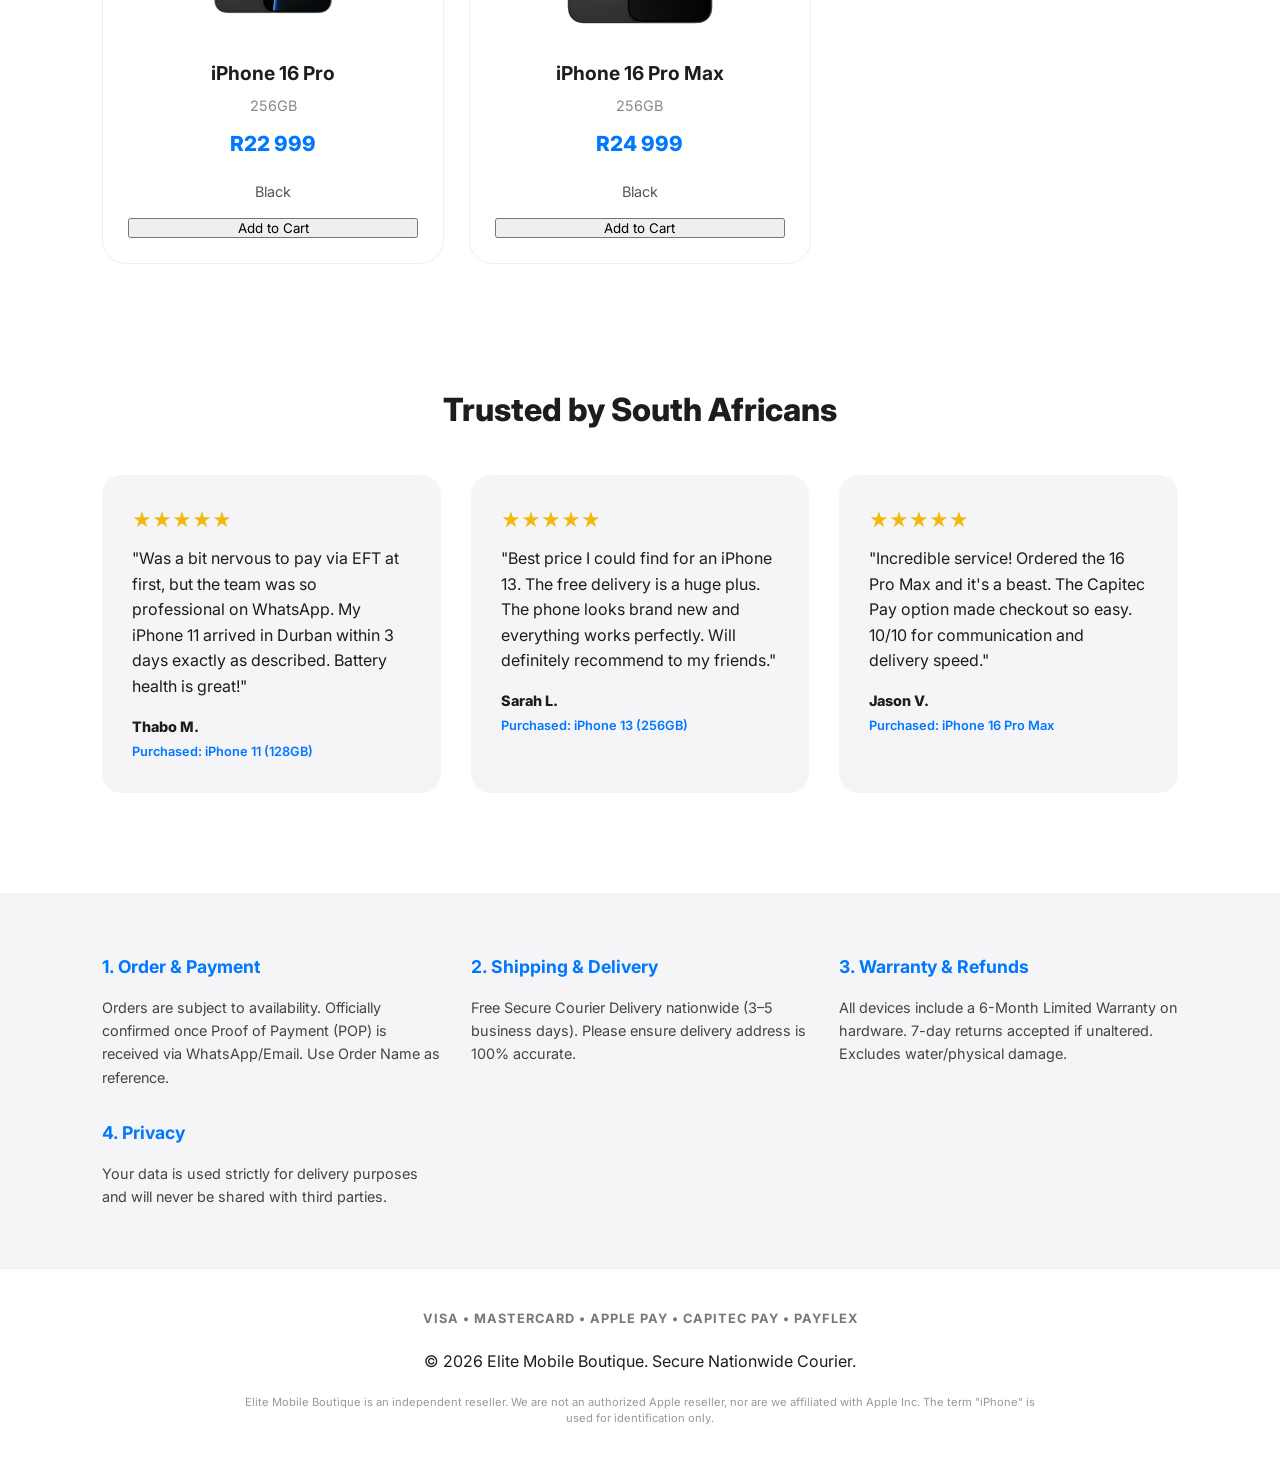
==== commit 2678bb9e: "added more html" ====
--- a/index.html
+++ b/index.html
@@ -50,7 +50,11 @@
                     <p class="price">R24 999</p>
                     <p class="color">Black</p>
                 </div>
-                <a href="YOUR_GOOGLE_FORM_LINK" class="buy-btn">Order Now</a>
+                <button class="add-to-cart-btn" data-name="iPhone 16 Pro Max" data-price="24999"
+                    data-img="images/iphone-16-pro-max-black-titanium-256-gb.jpg">
+                    Add to Cart
+                </button>
+                
             </div>
 
             <div class="card">
@@ -62,7 +66,11 @@
                     <p class="price">R22 999</p>
                     <p class="color">Black</p>
                 </div>
-                <a href="YOUR_GOOGLE_FORM_LINK" class="buy-btn">Order Now</a>
+                <button class="add-to-cart-btn" data-name="iPhone 16 Pro" data-price="22999"
+                    data-img="images/iphone-16-pro-black-titanium-256-gb.jpg">
+                    Add to Cart
+                </button>
+                
             </div>
 
             <div class="card">
@@ -74,10 +82,12 @@
                     <p class="price">R21 999</p>
                     <p class="color">Black</p>
                 </div>
-                <a href="YOUR_GOOGLE_FORM_LINK" class="buy-btn">Order Now</a>
-            </div>
-
-            
+                <button class="add-to-cart-btn" data-name="iPhone 16 Pro" data-price="21999"
+                    data-img="images/iphone-16-pro-black-titanium-128-gb.jpg">
+                    Add to Cart
+                </button>
+
+            </div>
 
             <div class="card">
                 <img src="images/iPhone_XR_black-back_09122018_carousel.jpg.large.jpg" alt="iPhone XR">
@@ -87,7 +97,10 @@
                     <p class="price">R4 399</p>
                     <p class="color">Black</p>
                 </div>
-                <a href="YOUR_GOOGLE_FORM_LINK" class="buy-btn">Order Now</a>
+            <button class="add-to-cart-btn" data-name="iPhone XR" data-price="4399"
+                data-img="images/iPhone_XR_black-back_09122018_carousel.jpg.large.jpg">
+                Add to Cart
+            </button>
             </div>
 
            
@@ -100,7 +113,10 @@
                     <p class="price">R5 499</p>
                     <p class="color">Black</p>
                 </div>
-                <a href="YOUR_GOOGLE_FORM_LINK" class="buy-btn">Order Now</a>
+            <button class="add-to-cart-btn" data-name="iPhone 11" data-price="5499"
+                data-img="images/iphone iphone-11-by-apple-1024x1024.jpg">
+                Add to Cart
+            </button>
             </div>
 
             <div class="card">
@@ -111,7 +127,9 @@
                     <p class="price">R6 000</p>
                     <p class="color">Black</p>
                 </div>
-                <a href="YOUR_GOOGLE_FORM_LINK" class="buy-btn">Order Now</a>
+                <button class="add-to-cart-btn" data-name="iPhone 11" data-price="6000"
+                    data-img="images/iphone-11-by-apple-1024x1024.jpg">
+                    Add to Cart
             </div>
 
             <div class="card">
@@ -122,7 +140,9 @@
                     <p class="price">R6 999</p>
                     <p class="color">Black</p>
                 </div>
-                <a href="YOUR_GOOGLE_FORM_LINK" class="buy-btn">Order Now</a>
+                <button class="add-to-cart-btn" data-name="iPhone 12" data-price="6999"
+                    data-img="images/apple-iphone-12-r1.jpg">
+                    Add to Cart
             </div>
 
             <div class="card">
@@ -133,7 +153,9 @@
                     <p class="price">R7 299</p>
                     <p class="color">Black</p>
                 </div>
-                <a href="YOUR_GOOGLE_FORM_LINK" class="buy-btn">Order Now</a>
+                <button class="add-to-cart-btn" data-name="iPhone 12" data-price="7299"
+                    data-img="images/apple-iphone-12-r1.jpg">
+                    Add to Cart
             </div>
 
             <div class="card">
@@ -144,7 +166,10 @@
                     <p class="price">R9 899</p>
                     <p class="color">Black</p>
                 </div>
-                <a href="YOUR_GOOGLE_FORM_LINK" class="buy-btn">Order Now</a>
+                <button class="add-to-cart-btn" data-name="iPhone 13" data-price="9899"
+                    data-img="images/iPhone 13.jpg">
+                    Add to Cart
+                </button>
             </div>
 
             <div class="card">
@@ -155,7 +180,9 @@
                     <p class="price">R10 499</p>
                     <p class="color">Black</p>
                 </div>
-                <a href="YOUR_GOOGLE_FORM_LINK" class="buy-btn">Order Now</a>
+                <button class="add-to-cart-btn" data-name="iPhone 13" data-price="10499"
+                    data-img="images/iPhone 13.jpg">
+                    Add to Cart
             </div>
 
             <div class="card">
@@ -166,7 +193,10 @@
                     <p class="price">R11 999</p>
                     <p class="color">Black</p>
                 </div>
-                <a href="YOUR_GOOGLE_FORM_LINK" class="buy-btn">Order Now</a>
+            <button class="add-to-cart-btn" data-name="iPhone 14" data-price="11999"
+                data-img="image/s/iphone_14_midnight_pdp_image_position_1a__wwen_ecommerce_d5fb.webp">
+                Add to Cart
+            </button>
             </div>
 
             <div class="card">
@@ -177,7 +207,9 @@
                     <p class="price">R12 999</p>
                     <p class="color">Black</p>
                 </div>
-                <a href="YOUR_GOOGLE_FORM_LINK" class="buy-btn">Order Now</a>
+                <button class="add-to-cart-btn" data-name="iPhone 14" data-price="12999"
+                    data-img="images/iphone_14_midnight_pdp_image_position_1a__wwen_ecommerce_d5fb.webp">
+                    Add to Cart
             </div>
 
             <div class="card">
@@ -188,7 +220,9 @@
                     <p class="price">R15 499</p>
                     <p class="color">Black</p>
                 </div>
-                <a href="YOUR_GOOGLE_FORM_LINK" class="buy-btn">Order Now</a>
+                <button class="add-to-cart-btn" data-name="iPhone 15" data-price="15499"
+                    data-img="images/iphone-15-black-0_1.jpg">
+                    Add to Cart
             </div>
 
             <div class="card">
@@ -199,7 +233,10 @@
                     <p class="price">R16 999</p>
                     <p class="color">Black</p>
                 </div>
-                <a href="YOUR_GOOGLE_FORM_LINK" class="buy-btn">Order Now</a>
+                <button class="add-to-cart-btn" data-name="iPhone 15" data-price="16999"
+                    data-img="images/iphone-15-black-0_1.jpg">
+                    Add to Cart
+                </button>
             </div>
 
            
@@ -214,7 +251,9 @@
                     <p class="price">R21 999</p>
                     <p class="color">Black</p>
                     </div>
-                    <a href="YOUR_GOOGLE_FORM_LINK" class="buy-btn">Order Now</a>
+                    <button class="add-to-cart-btn" data-name="iPhone 16 Pro" data-price="21999"
+                        data-img="images/iphone-16-pro-black-titanium-128-gb.jpg">
+                        Add to Cart
                     </div>
                     
                     <div class="card">
@@ -226,7 +265,9 @@
                             <p class="price">R22 999</p>
                             <p class="color">Black</p>
                         </div>
-                        <a href="YOUR_GOOGLE_FORM_LINK" class="buy-btn">Order Now</a>
+                        <button class="add-to-cart-btn" data-name="iPhone 16 Pro" data-price="22999"
+                            data-img="images/iphone-16-pro-black-titanium-256-gb.jpg">
+                            Add to Cart
                     </div>
 
                     <div class="card">
@@ -238,7 +279,9 @@
                             <p class="price">R24 999</p>
                             <p class="color">Black</p>
                         </div>
-                        <a href="YOUR_GOOGLE_FORM_LINK" class="buy-btn">Order Now</a>
+                        <button class="add-to-cart-btn" data-name="iPhone 16 Pro Max" data-price="24999"
+                            data-img="images/iphone-16-pro-max-black-titanium-256-gb.jpg">
+                            Add to Cart
                     </div>
                     
                     </div>
@@ -305,6 +348,43 @@
                             with Apple Inc. The term "iPhone" is used for identification only.
                         </div>
                     </footer>
+                    <div id="profileModal" class="modal-overlay">
+                        <div class="form-container">
+                            <span class="close-modal">&times;</span>
+                            <h2>Join the Elite</h2>
+                            <p>Create a profile for faster checkouts and exclusive access.</p>
+                    
+                            <form id="profile-form">
+                                <div class="input-group">
+                                    <label>Full Name</label>
+                                    <input type="text" placeholder="John Doe" required>
+                                </div>
+                                <div class="input-group">
+                                    <label>Email Address</label>
+                                    <input type="email" placeholder="john@example.com" required>
+                                </div>
+                                <div class="input-group">
+                                    <label>WhatsApp Number</label>
+                                    <input type="tel" placeholder="081 234 5678" required>
+                                </div>
+                                <button type="submit" class="signup-btn">Create Profile</button>
+                            </form>
+                        </div>
+                    </div>
+                    <div id="cartSidebar" class="cart-drawer">
+                        <div class="cart-content">
+                            <span class="close-cart">&times;</span>
+                            <h2 style="margin-top: 0;">Your Bag</h2>
+                            <hr>
+                            <div id="cart-items-list">
+                                <p style="color: #666; text-align: center; margin-top: 40px;">Your bag is empty.</p>
+                            </div>
+                            <div class="cart-footer">
+                                <button class="buy-btn" style="width: 100%;">Checkout</button>
+                            </div>
+                        </div>
+                    </div>
+                    <script src="src/index.js"></script>
                     
                     </body>
                     
--- a/src/style.css
+++ b/src/style.css
@@ -58,6 +58,110 @@
      border-radius: 50%;
      padding: 2px 6px;
      margin-left: -8px;
+ }
+
+ .cart-drawer {
+     position: fixed;
+     right: -400px;
+     /* Hidden off-screen to the right */
+     top: 0;
+     width: 350px;
+     height: 100%;
+     background: white;
+     box-shadow: -5px 0 15px rgba(0, 0, 0, 0.1);
+     z-index: 10000;
+     transition: right 0.3s ease-in-out;
+     padding: 30px;
+ }
+
+ .cart-drawer.open {
+     right: 0;
+     /* Slides into view */
+ }
+
+ .close-cart {
+     font-size: 2rem;
+     cursor: pointer;
+     float: right;
+ }
+
+ /* Modal Background Overlay */
+ .modal-overlay {
+     display: none;
+     /* Hidden by default */
+     position: fixed;
+     z-index: 9999;
+     /* Sits on top of everything */
+     left: 0;
+     top: 0;
+     width: 100%;
+     height: 100%;
+     background-color: rgba(0, 0, 0, 0.6);
+     /* Semi-transparent black */
+     backdrop-filter: blur(5px);
+     /* Modern blur effect */
+     align-items: center;
+     justify-content: center;
+ }
+
+ /* Show class to be toggled by JS */
+ .modal-overlay.active {
+     display: flex;
+ }
+
+ /* Close Button (X) */
+ .close-modal {
+     position: absolute;
+     right: 20px;
+     top: 15px;
+     font-size: 28px;
+     font-weight: bold;
+     cursor: pointer;
+     color: #999;
+ }
+
+ .close-modal:hover {
+     color: #000;
+ }
+
+ /* Adjust your existing .form-container to be relative for the X button */
+ .form-container {
+     position: relative;
+     max-width: 400px;
+     width: 90%;
+     background: white;
+     padding: 40px;
+     border-radius: 20px;
+     box-shadow: 0 20px 40px rgba(0, 0, 0, 0.2);
+ }
+
+ /* Heart animation */
+ .fa-heart.active {
+     color: #ff3b30;
+     /* Apple Red */
+     font-weight: 900;
+     /* Makes it solid if using Font Awesome */
+     transform: scale(1.2);
+     transition: transform 0.2s ease, color 0.2s ease;
+ }
+
+ /* Subtle pulse when clicked */
+ @keyframes heartPop {
+     0% {
+         transform: scale(1);
+     }
+
+     50% {
+         transform: scale(1.4);
+     }
+
+     100% {
+         transform: scale(1.2);
+     }
+ }
+
+ .heart-animate {
+     animation: heartPop 0.3s ease-out;
  }
 
  /* Navigation */
